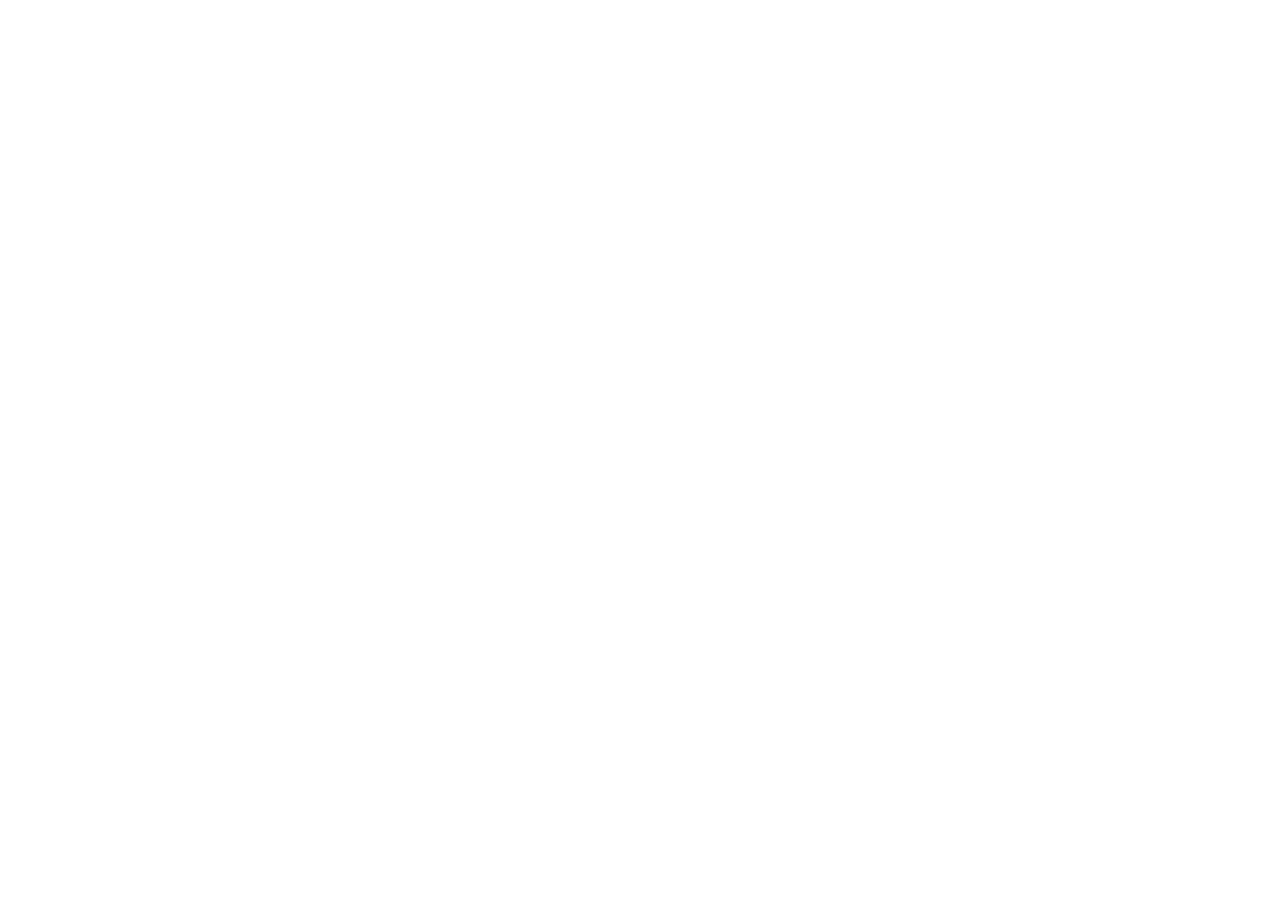
==== index.html @ 9c45de74 "images folder added" ====
<!DOCTYPE html>
<html lang="en">
<head>
    <meta charset="UTF-8">
    <meta name="viewport" content="width=device-width, initial-scale=1.0">
    <title>New Year New me</title>
</head>
<body>
    
</body>
</html>
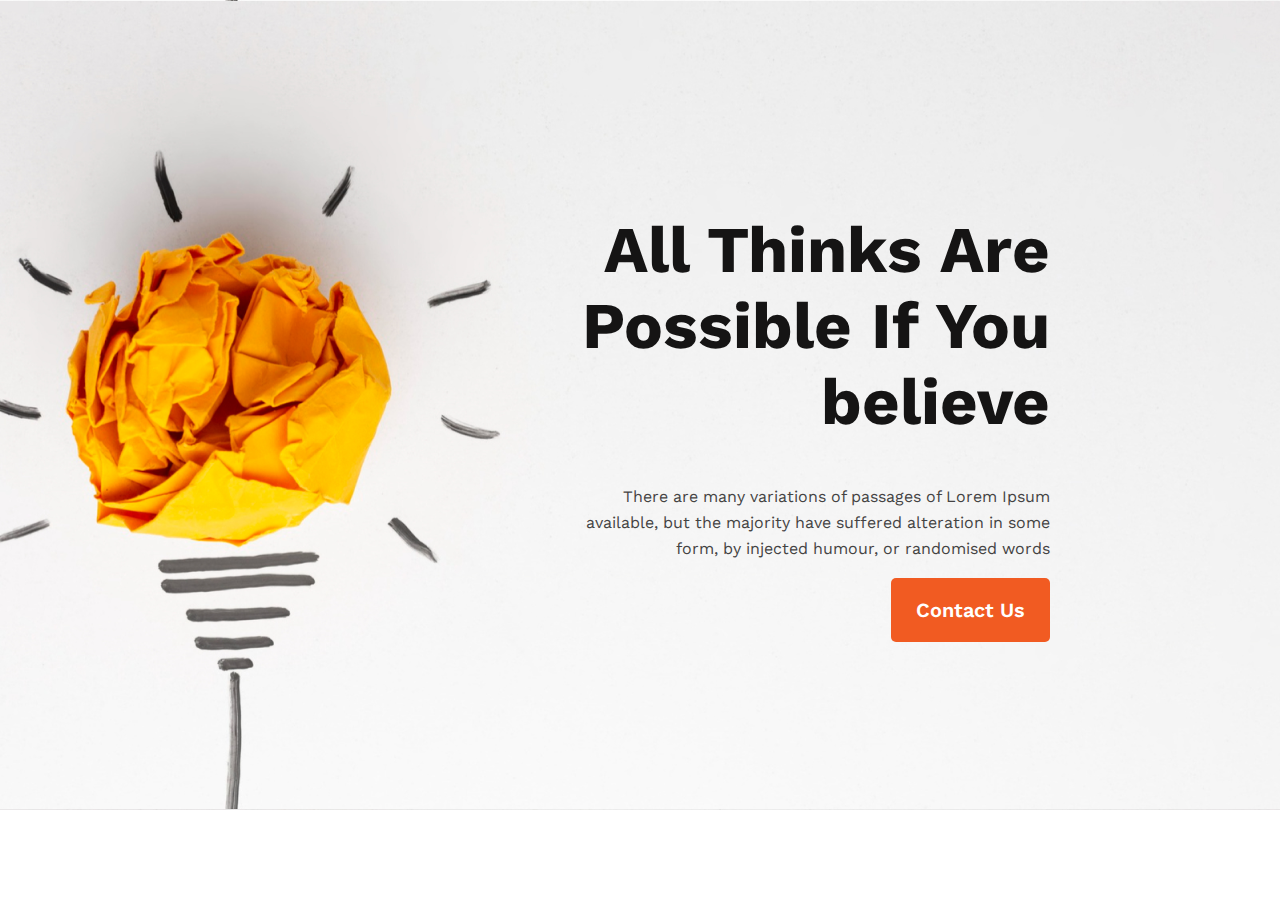
==== commit a44fd049: "style.css file and banner section added" ====
--- a/index.html
+++ b/index.html
@@ -1,11 +1,33 @@
 <!DOCTYPE html>
 <html lang="en">
+
 <head>
     <meta charset="UTF-8">
     <meta name="viewport" content="width=device-width, initial-scale=1.0">
     <title>New Year New me</title>
+
+    <link rel="stylesheet" href="styles/style.css">
 </head>
+
 <body>
+    <header class="banner-section" style="background-image: url(images/banner/banner1.png);">
+        <div class="banner-wrapper-box">
+            <div class="banner-content">
+                <h1 class="banner-tittle">All Thinks Are <br> Possible If You <br> believe</h1>
+                <p class="banner-desc">There are many variations of passages of Lorem Ipsum <br> available, but the majority have
+                    suffered alteration in some <br> form, by injected humour, or randomised words</p>
     
+                <a class="primary-btn" href="#">Contact Us</a>
+            </div>
+        </div>
+    </header>
+
+    <main>
+        <section>
+
+        </section>
+    </main>
+
 </body>
+
 </html>--- a/styles/style.css
+++ b/styles/style.css
@@ -0,0 +1,61 @@
+/* google font */
+
+  @import url('https://fonts.googleapis.com/css2?family=Work+Sans:wght@400;500;600;700;800&display=swap');
+
+/* universal style */
+body {
+    margin: 0;
+    font-family: 'Work Sans', sans-serif;
+}
+
+/* common style */
+
+main {
+    padding: 0 230px;
+}
+
+.primary-btn {
+	color: #FFF;
+	text-align: right;
+	font-family: Work Sans;
+	font-size: 20px;
+	font-style: normal;
+	font-weight: 600;
+	line-height: normal;
+	text-decoration: none;
+	border-radius: 5px;
+	background: #F15B22;
+	padding: 20px 25px;
+	display: inline-block;
+}
+
+/* banner section style */
+
+.banner-section {
+	display: flex;
+	justify-content: end;
+	align-items: center;
+	min-height: 810px;
+	background-position: center;
+}
+
+.banner-wrapper-box {
+    padding: 0 230px;
+}
+
+.banner-content {
+	text-align: right;
+}
+
+.banner-tittle {
+	color:#151414;
+	font-size: 65px;
+	font-weight: 700;
+}
+
+.banner-desc {
+	color: #444343;
+	font-size: 16px;
+	font-weight: 400;
+	line-height: 26px;
+}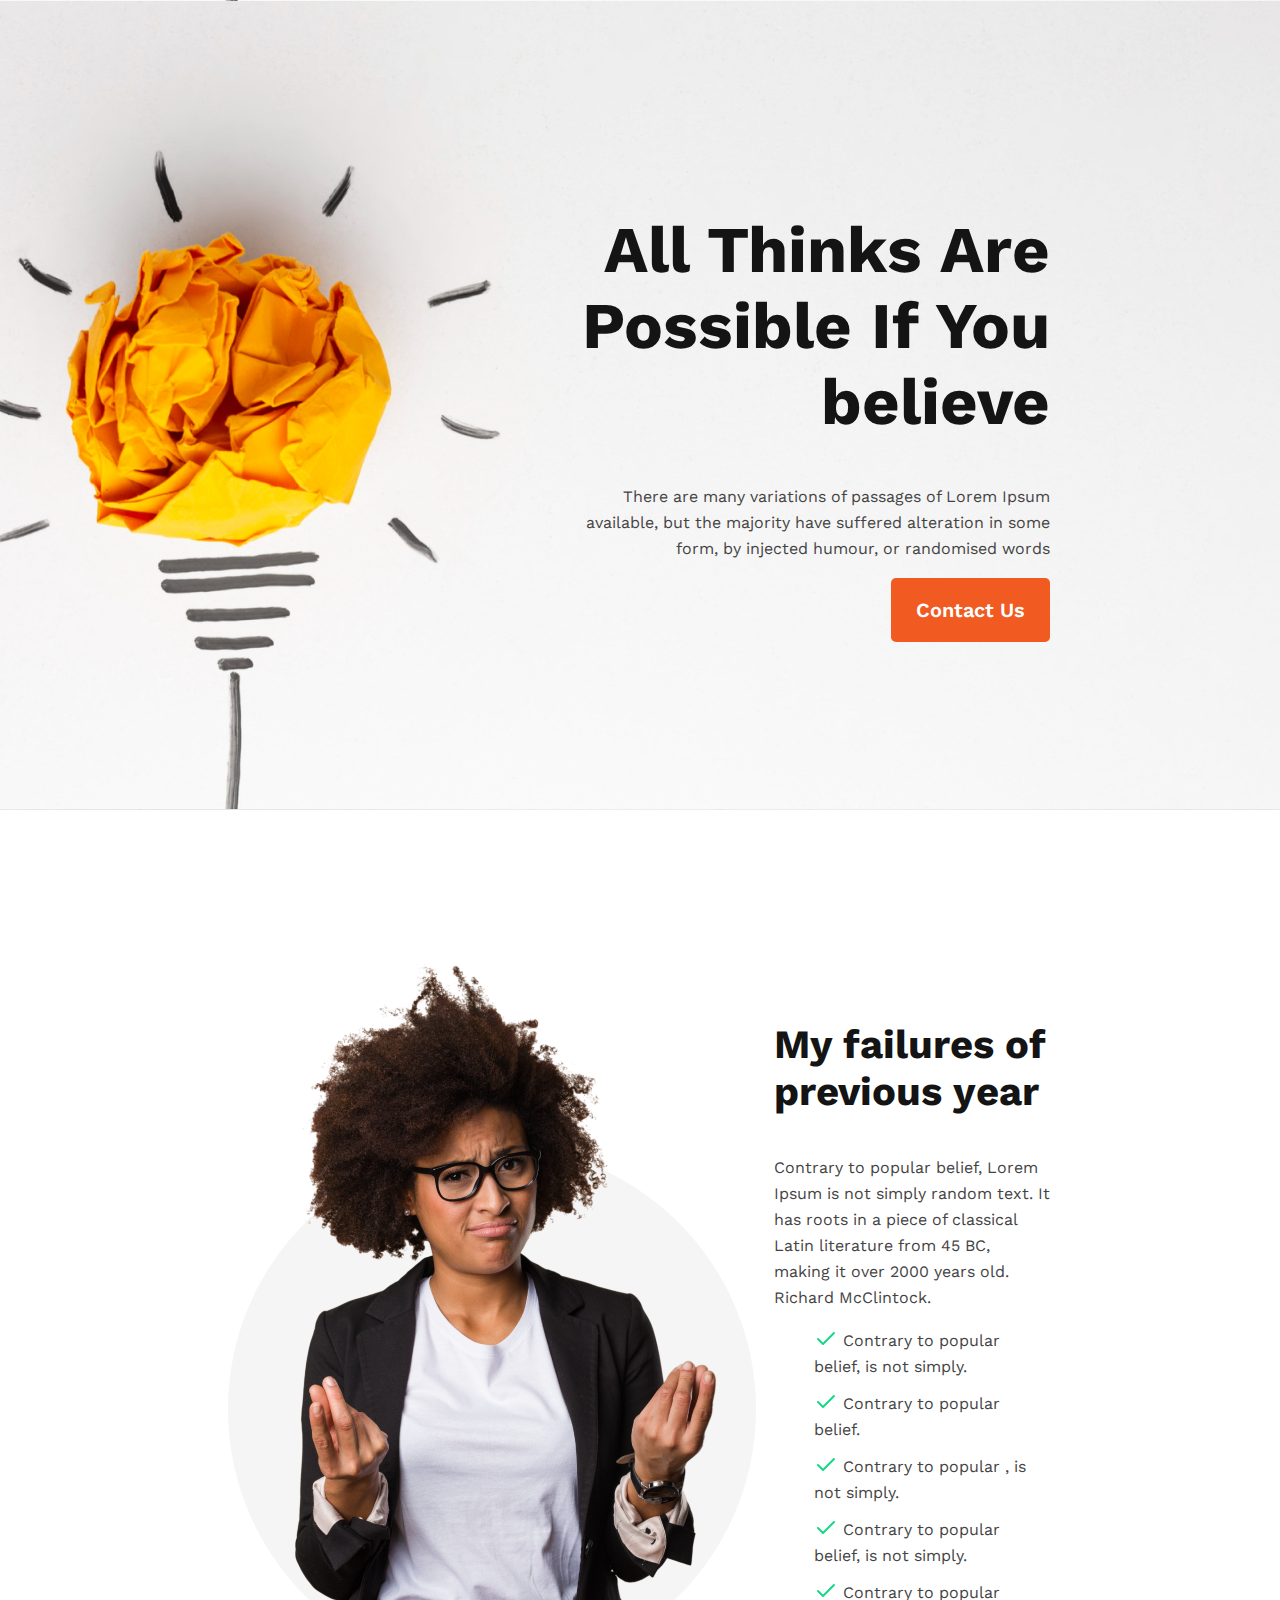
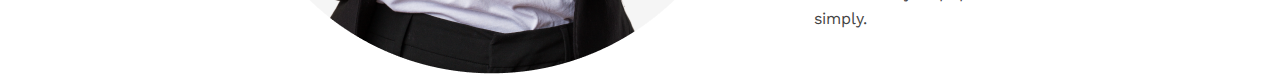
==== commit 84d0db91: "improvement section added" ====
--- a/index.html
+++ b/index.html
@@ -14,17 +14,50 @@
         <div class="banner-wrapper-box">
             <div class="banner-content">
                 <h1 class="banner-tittle">All Thinks Are <br> Possible If You <br> believe</h1>
-                <p class="banner-desc">There are many variations of passages of Lorem Ipsum <br> available, but the majority have
+                <p class="banner-desc">There are many variations of passages of Lorem Ipsum <br> available, but the
+                    majority have
                     suffered alteration in some <br> form, by injected humour, or randomised words</p>
-    
+
                 <a class="primary-btn" href="#">Contact Us</a>
             </div>
         </div>
     </header>
 
     <main>
-        <section>
+        <section class="improvement-section">
+            <div class="improvement-thumb">
+                <img src="images/person.png" alt="">
+            </div>
 
+            <div class="improvement-content">
+                <h3 class="impro-tittle">My failures of previous year</h3>
+                <p class="impro-description">Contrary to popular belief, Lorem Ipsum is not simply random text. It has
+                    roots in a piece of classical Latin literature from 45 BC, making it over 2000 years old. Richard
+                    McClintock.</p>
+
+                <ul class="improvement-list">
+                    <li><svg xmlns="http://www.w3.org/2000/svg" width="24" height="24" viewBox="0 0 24 24" fill="none">
+                            <path d="M20 6L9 17L4 12" stroke="#16D887" stroke-width="2" stroke-linecap="round"
+                                stroke-linejoin="round" />
+                        </svg> Contrary to popular belief, is not simply.</li>
+                    <li><svg xmlns="http://www.w3.org/2000/svg" width="24" height="24" viewBox="0 0 24 24" fill="none">
+                            <path d="M20 6L9 17L4 12" stroke="#16D887" stroke-width="2" stroke-linecap="round"
+                                stroke-linejoin="round" />
+                        </svg> Contrary to popular belief.</li>
+                    <li><svg xmlns="http://www.w3.org/2000/svg" width="24" height="24" viewBox="0 0 24 24" fill="none">
+                            <path d="M20 6L9 17L4 12" stroke="#16D887" stroke-width="2" stroke-linecap="round"
+                                stroke-linejoin="round" />
+                        </svg> Contrary to popular , is not simply.</li>
+                    <li><svg xmlns="http://www.w3.org/2000/svg" width="24" height="24" viewBox="0 0 24 24" fill="none">
+                            <path d="M20 6L9 17L4 12" stroke="#16D887" stroke-width="2" stroke-linecap="round"
+                                stroke-linejoin="round" />
+                        </svg> Contrary to popular belief, is not simply.</li>
+                    <li><svg xmlns="http://www.w3.org/2000/svg" width="24" height="24" viewBox="0 0 24 24" fill="none">
+                            <path d="M20 6L9 17L4 12" stroke="#16D887" stroke-width="2" stroke-linecap="round"
+                                stroke-linejoin="round" />
+                        </svg> Contrary to popular simply.</li>
+                </ul>
+            </div>
         </section>
     </main>
 
--- a/styles/style.css
+++ b/styles/style.css
@@ -58,4 +58,42 @@
 	font-size: 16px;
 	font-weight: 400;
 	line-height: 26px;
+}
+
+/* improvement section style */
+
+.improvement-section {
+	display: flex;
+	align-items: center;
+    margin-top: 140px;
+}
+
+.improvement-thumb {
+    margin-left: -25px;
+}
+
+.impro-tittle {
+	color: #151414;
+	font-size: 40px;
+	font-weight: 700;
+}
+
+.impro-description {
+	color:#444343;
+	font-size: 16px;
+	font-weight: 400;
+	line-height: 26px;
+}
+
+.improvement-list li {
+	color: #444343;
+	font-size: 16px;
+	font-weight: 400;
+	line-height: 26px;
+	list-style: none;
+	margin-bottom: 10px;
+}
+
+.improvement-list li svg {
+	margin-bottom: -5px;
 }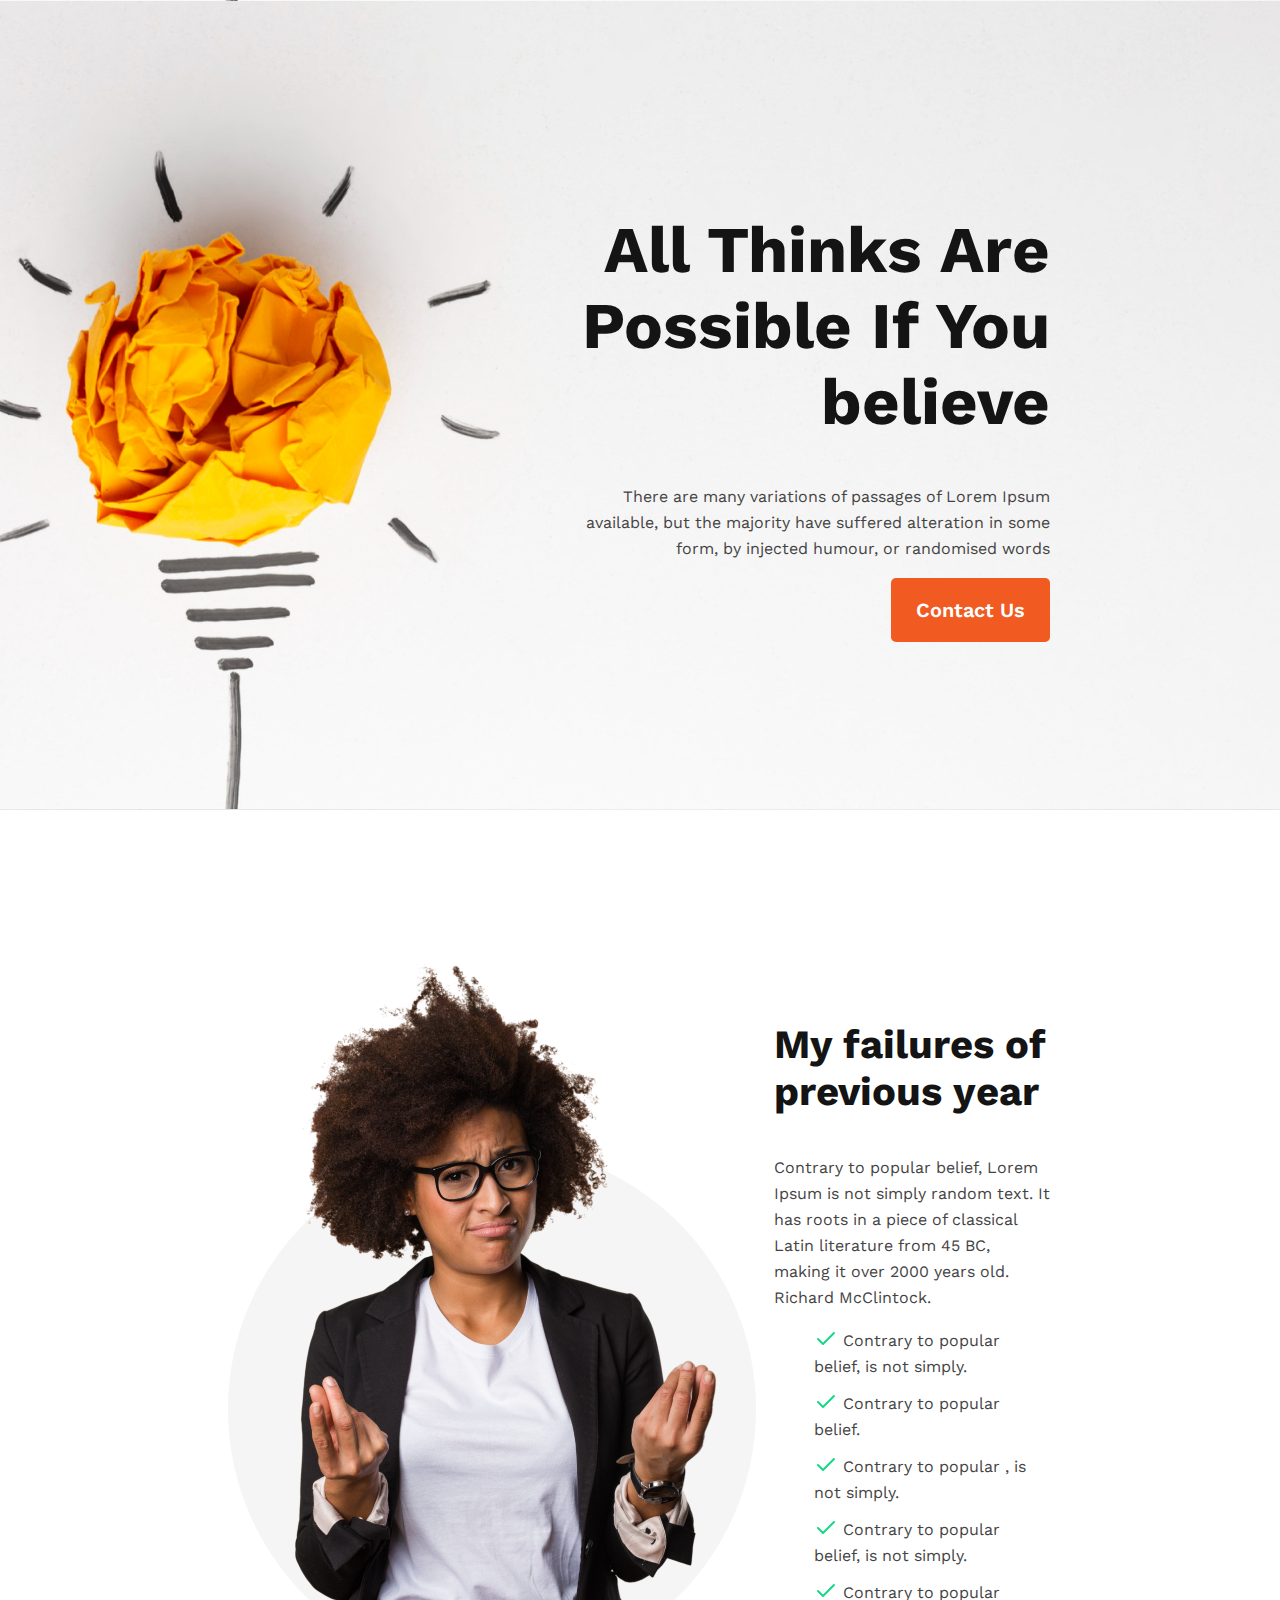
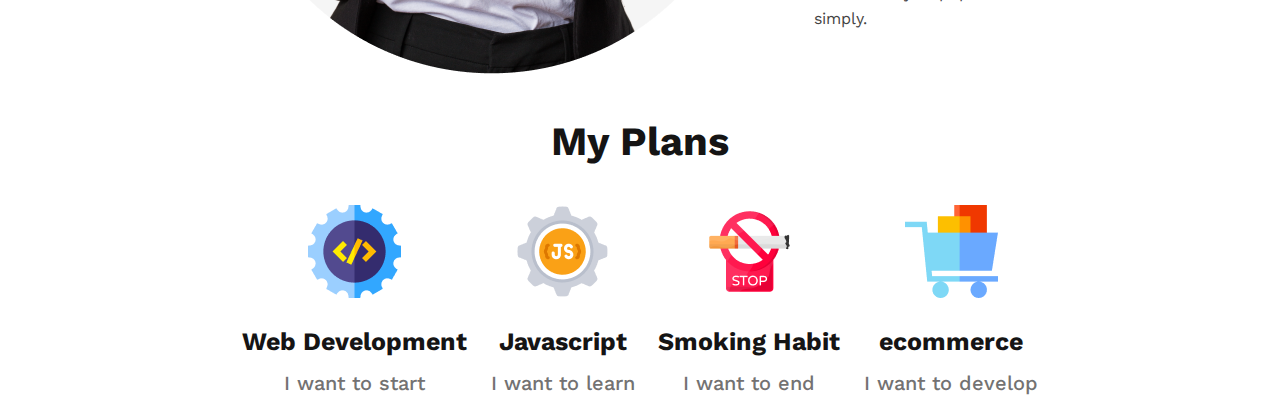
==== commit 9e443b0e: "my plan sectin added" ====
--- a/index.html
+++ b/index.html
@@ -59,6 +59,56 @@
                 </ul>
             </div>
         </section>
+
+        <section class="my-plan-section">
+            <h3 class="my-plan-section-tittle">My Plans</h3>
+
+            <div class="my-plans">
+                <div class="my-plan-wrapper">
+                    <div class="my-plan-thumb">
+                        <img src="images/icons/web.png" alt="">
+                    </div>
+
+                    <div class="my-plan-content">
+                        <h4 class="my-plan-tittle">Web Development</h4>
+                        <h6 class="my-plan-textg">I want to start</h6>
+                    </div>
+                </div>
+
+                <div class="my-plan-wrapper">
+                    <div class="my-plan-thumb">
+                        <img src="images/icons/js.png" alt="">
+                    </div>
+
+                    <div class="my-plan-content">
+                        <h4 class="my-plan-tittle">Javascript</h4>
+                        <h6 class="my-plan-textg">I want to learn</h6>
+                    </div>
+                </div>
+
+                <div class="my-plan-wrapper">
+                    <div class="my-plan-thumb">
+                        <img src="images/icons/smoke.png" alt="">
+                    </div>
+
+                    <div class="my-plan-content">
+                        <h4 class="my-plan-tittle">Smoking Habit</h4>
+                        <h6 class="my-plan-textg">I want to end</h6>
+                    </div>
+                </div>
+
+                <div class="my-plan-wrapper">
+                    <div class="my-plan-thumb">
+                        <img src="images/icons/ecom.png" alt="">
+                    </div>
+
+                    <div class="my-plan-content">
+                        <h4 class="my-plan-tittle">ecommerce</h4>
+                        <h6 class="my-plan-textg">I want to develop</h6>
+                    </div>
+                </div>
+            </div>
+        </section>
     </main>
 
 </body>
--- a/styles/style.css
+++ b/styles/style.css
@@ -96,4 +96,43 @@
 
 .improvement-list li svg {
 	margin-bottom: -5px;
-}+}
+
+/* my plan section style */
+
+.my-plans {
+	display: flex;
+	justify-content: space-around;
+}
+
+.my-plan-wrapper {
+	text-align: center;
+}
+
+.my-plan-section-tittle {
+	color:#151414;
+	font-size: 40px;
+	font-weight: 700;
+	text-align: center;
+}
+
+.my-plan-tittle {
+	color: #151414;
+	text-align: center;
+	font-size: 25px;
+	font-weight: 700;
+	margin: 0;
+	margin-bottom: 15px;
+}
+
+.my-plan-thumb {
+	margin-bottom: 25px;
+}
+
+.my-plan-textg {
+	color: #737272;
+	text-align: center;
+	font-size: 20px;
+	font-weight: 500;
+	margin: 0;
+}
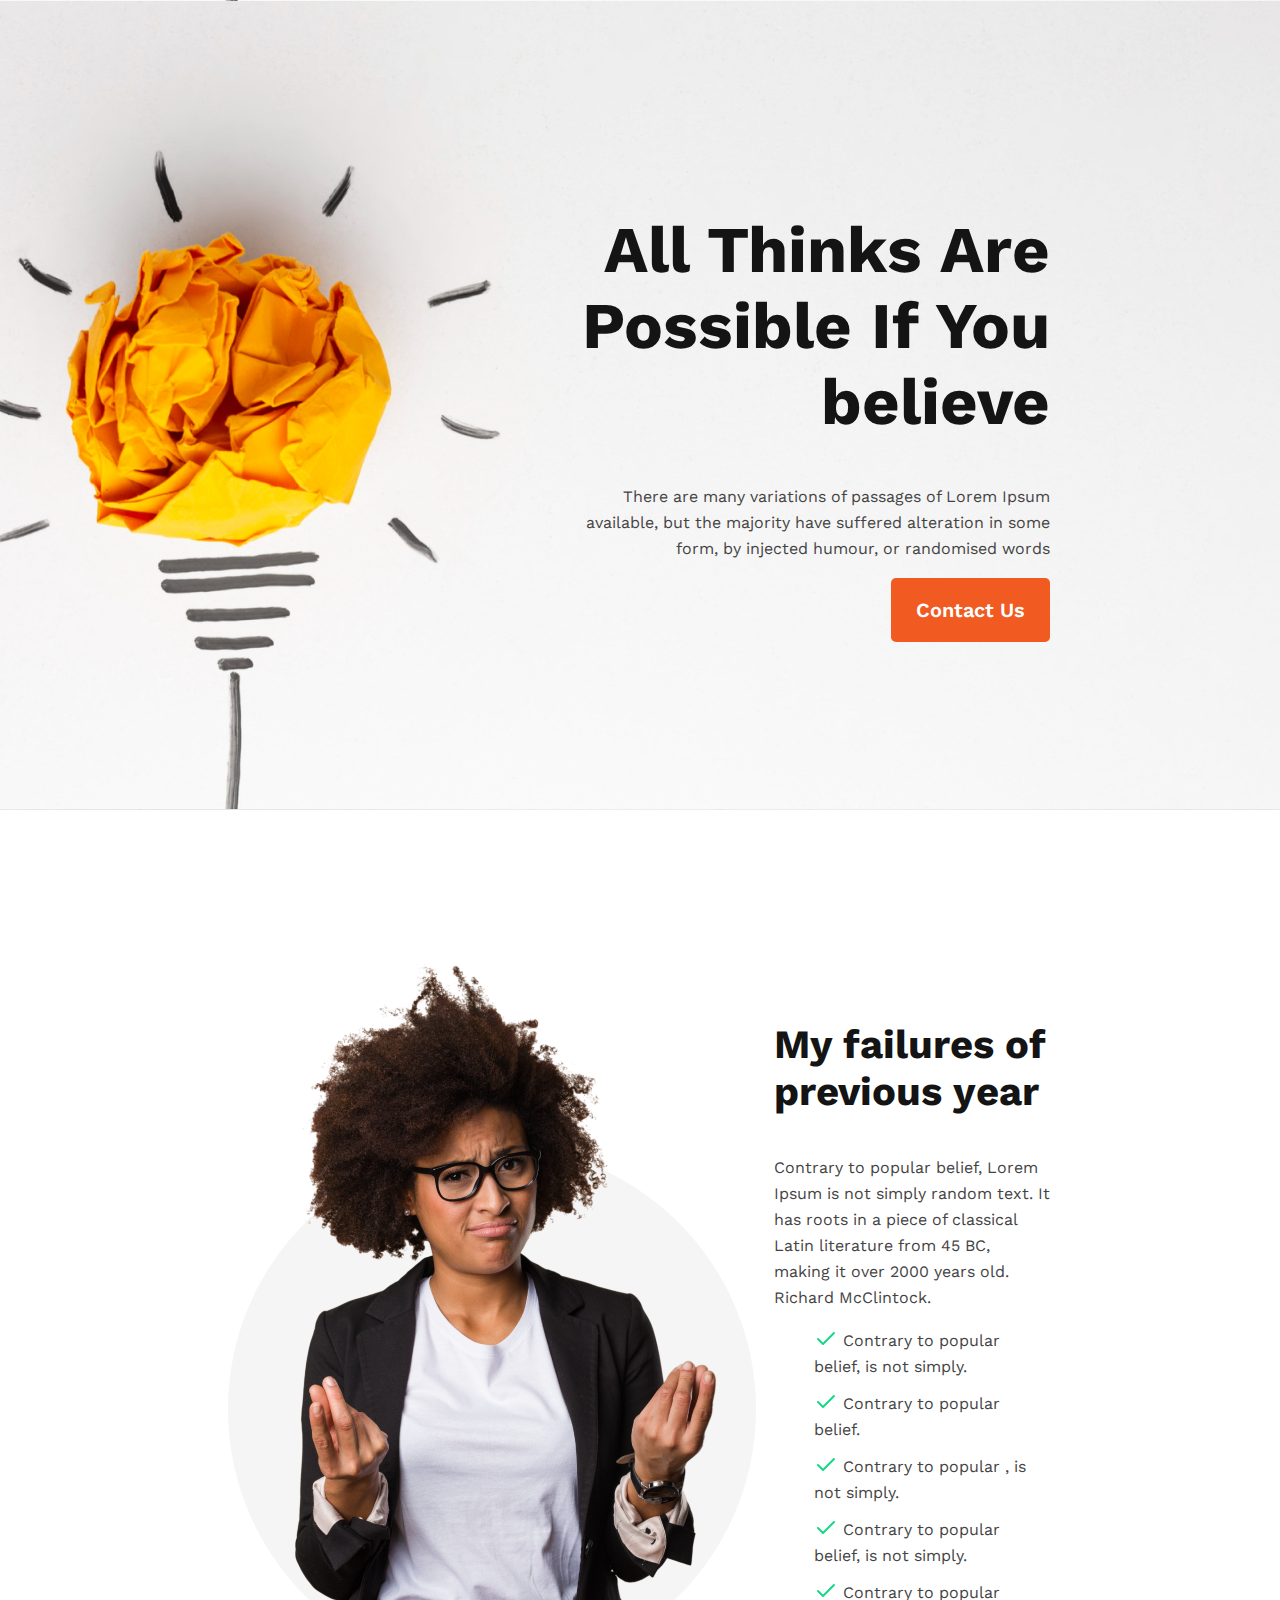
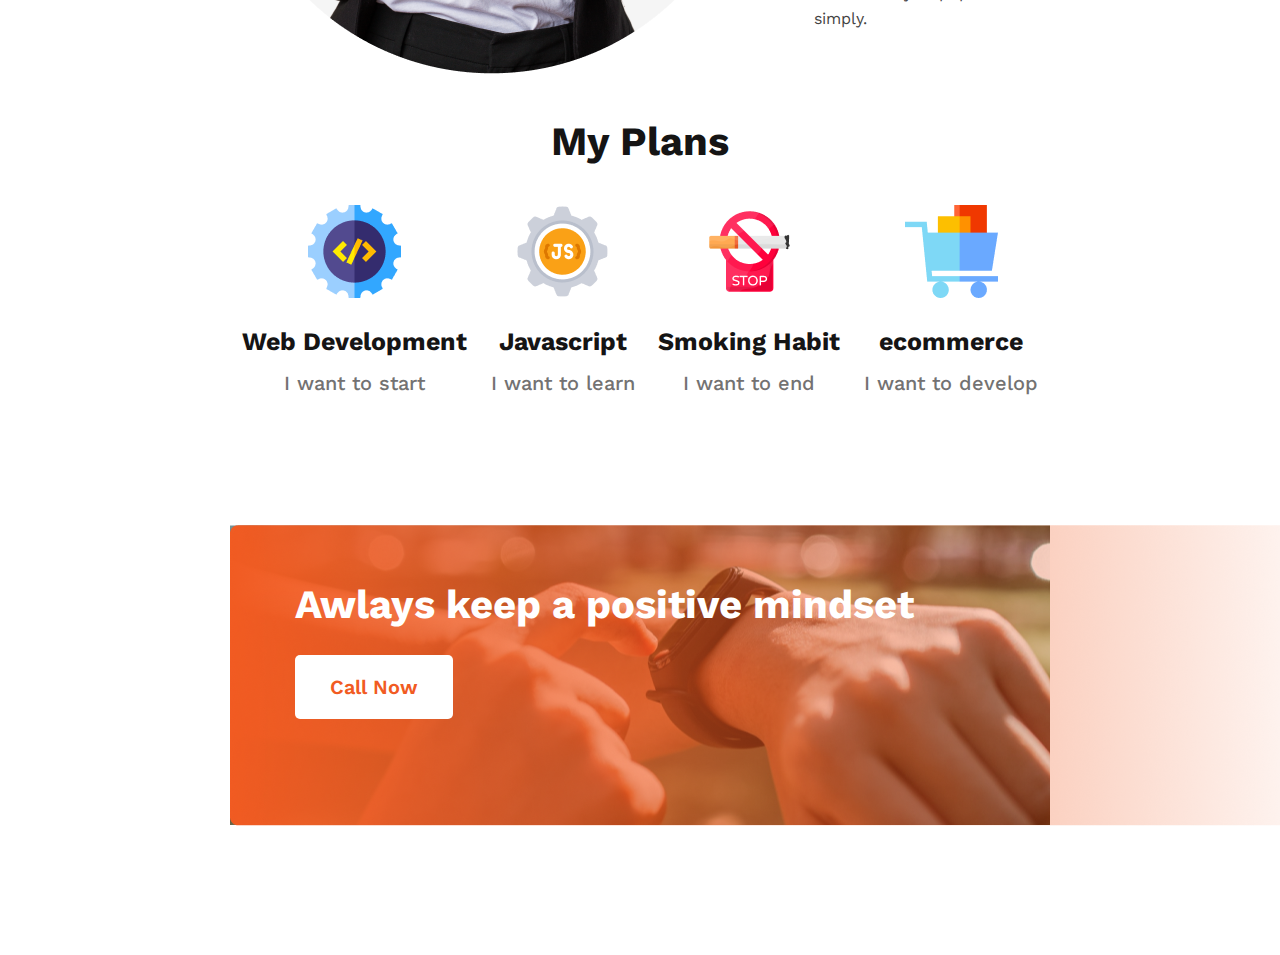
==== commit fd567ef0: "motivated section added" ====
--- a/index.html
+++ b/index.html
@@ -109,6 +109,19 @@
                 </div>
             </div>
         </section>
+
+        <section class="motivated-section" style="background-image: url(images/watch.png);">
+           
+            <div class="motivated-content-box">
+                <h3 class="motivated-text">Awlays keep a positive mindset</h3>
+
+                <a class="motivated-btn" href="#">Call Now</a>
+    
+            </div>
+            <div class="bg-gradian-shadow">
+                <img src="images/gradient2.png" alt="">
+            </div>
+        </section>
     </main>
 
 </body>
--- a/styles/style.css
+++ b/styles/style.css
@@ -136,3 +136,50 @@
 	font-weight: 500;
 	margin: 0;
 }
+
+/* motivated section style */
+
+.motivated-section {
+	min-height: 300px;
+	background-position: center center;
+	position: relative;
+	margin: 130px 0;
+}
+
+.bg-gradian-shadow {
+	position: absolute;
+	left: 0;
+	top: 0;
+	right: 0;
+	bottom: 0;
+}
+
+.motivated-text {
+	color: #FFF;
+	font-size: 40px;
+	font-weight: 700;
+	position: relative;
+	z-index: 9;
+	line-height: 1;
+	margin: 0;
+	margin-bottom: 30px;
+}
+
+.motivated-btn {
+	color: #F15B22;
+	text-align: center;
+	font-size: 20px;
+	font-weight: 600;
+	position: relative;
+	z-index: 9;
+	border-radius: 5px;
+	background: #FFF;
+	text-decoration: none;
+	padding: 20px 35px;
+	display: inline-block;
+}
+
+.motivated-content-box {
+	padding-top: 60px;
+	padding-left: 65px;
+}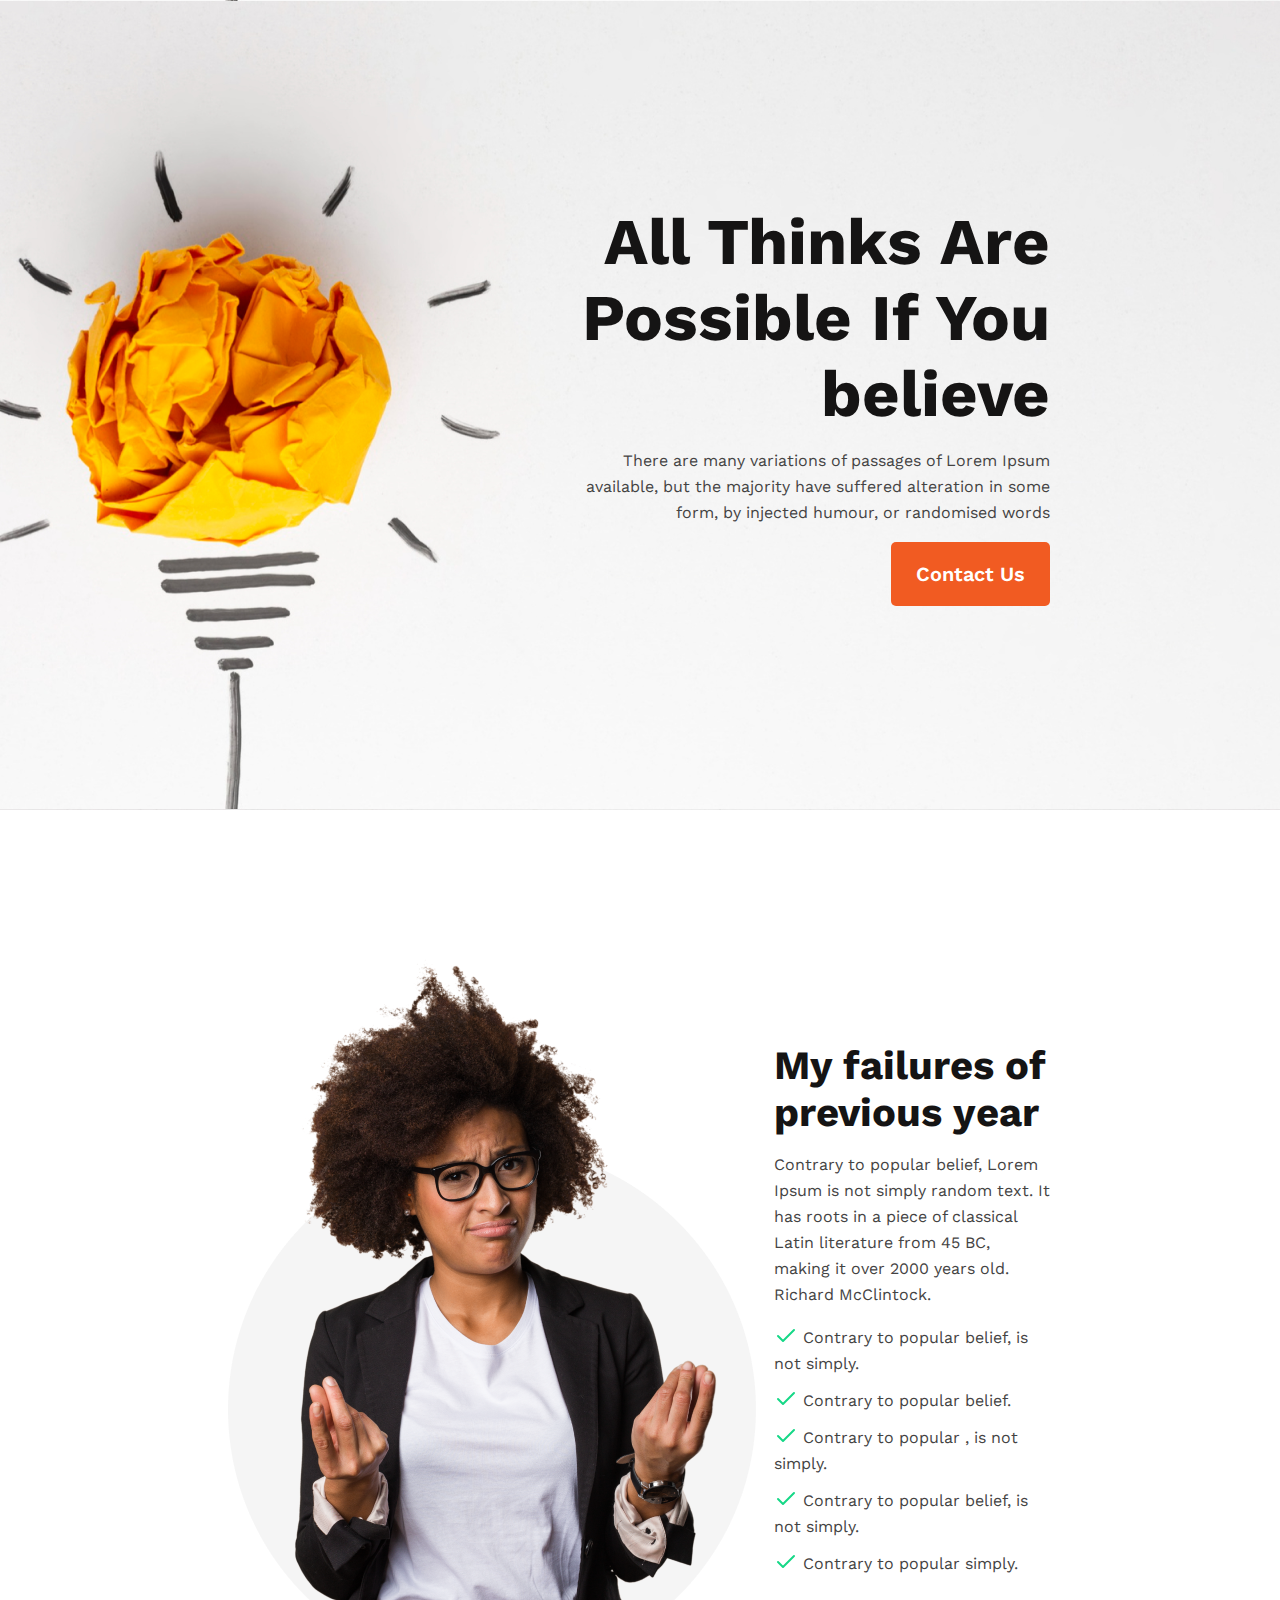
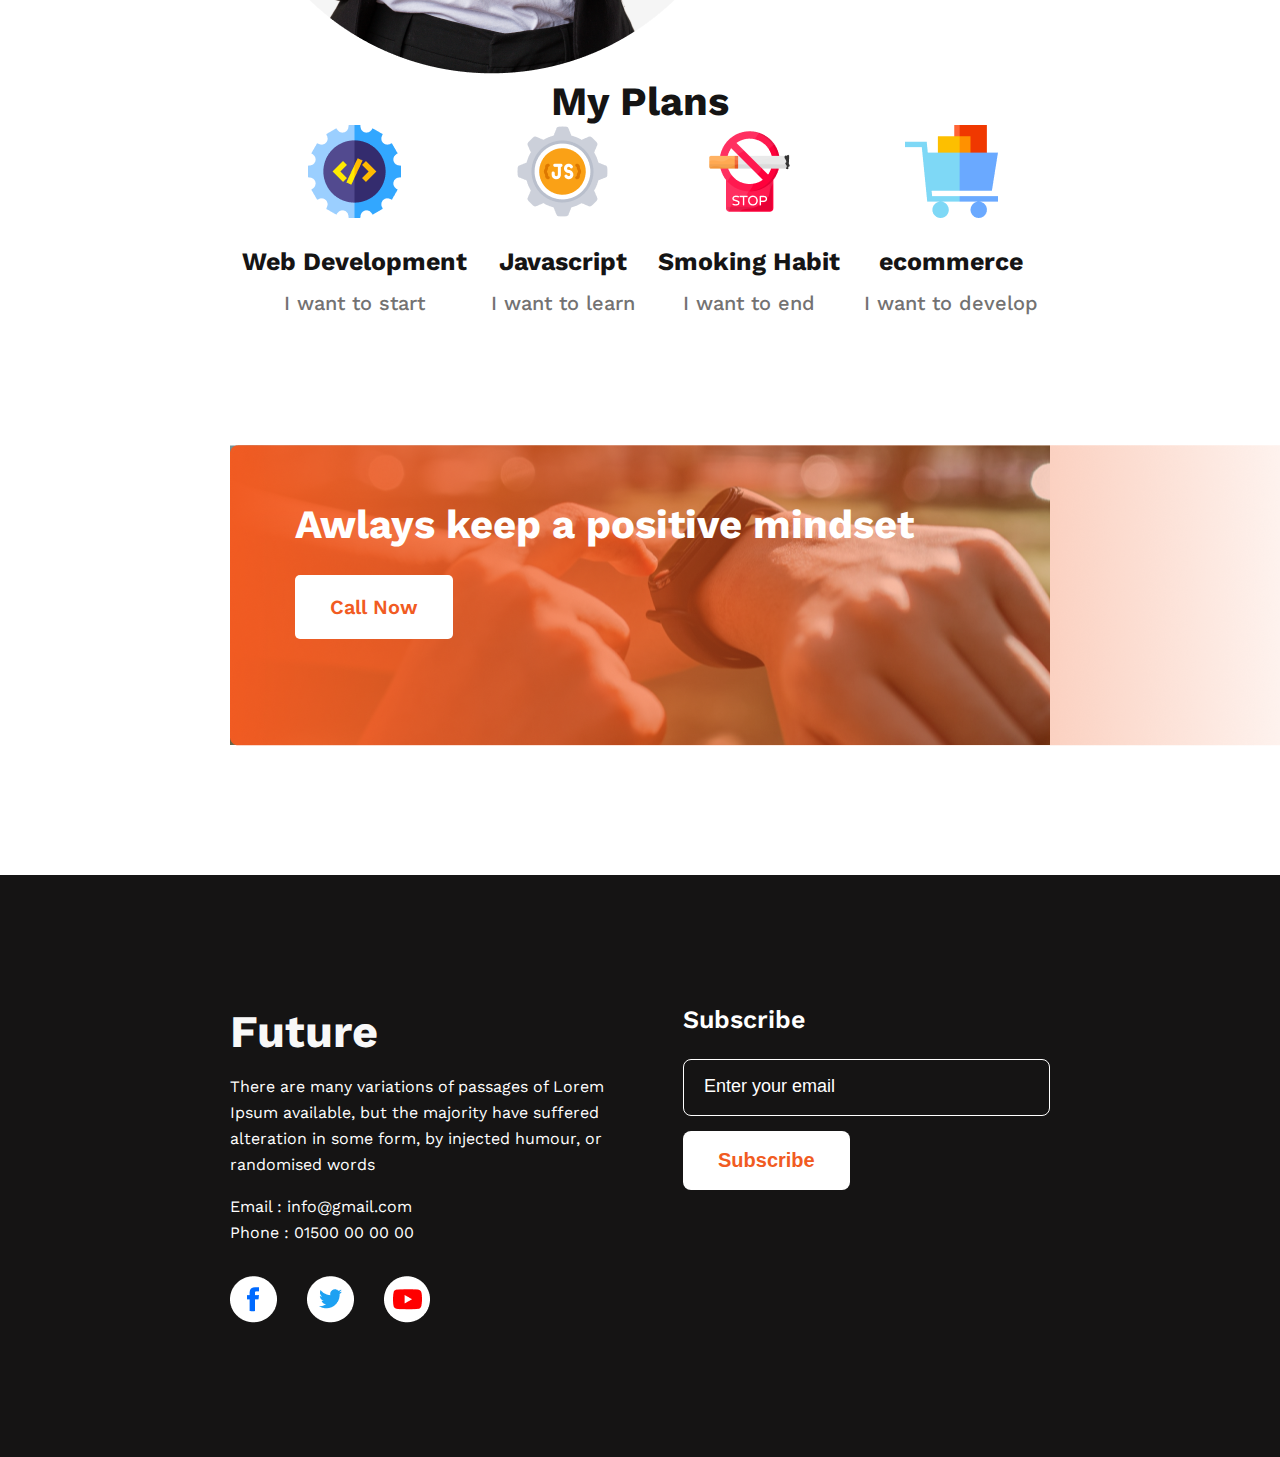
==== commit c25aec59: "footer section added and style 1 completed" ====
--- a/index.html
+++ b/index.html
@@ -111,12 +111,12 @@
         </section>
 
         <section class="motivated-section" style="background-image: url(images/watch.png);">
-           
+
             <div class="motivated-content-box">
                 <h3 class="motivated-text">Awlays keep a positive mindset</h3>
 
                 <a class="motivated-btn" href="#">Call Now</a>
-    
+
             </div>
             <div class="bg-gradian-shadow">
                 <img src="images/gradient2.png" alt="">
@@ -124,6 +124,37 @@
         </section>
     </main>
 
+    <footer class="footer-section">
+        <div class="footer-wrapper">
+            <div class="footer-description">
+                <h2 class="footer-sec-tittle">Future</h2>
+                <p class="footer-text">There are many variations of passages of Lorem Ipsum available, but the majority
+                    have suffered alteration in some form, by injected humour, or randomised words</p>
+    
+                <ul class="footer-conatct-list">
+                    <li>Email : info@gmail.com</li>
+                    <li>Phone : 01500 00 00 00</li>
+                </ul>
+    
+                <div class="footer-social-link">
+                    <a href="#"><img src="images/icons/fb.png" alt=""></a>
+                    <a href="#"><img src="images/icons/twitter.png" alt=""></a>
+                    <a href="#"><img src="images/icons/youtube.png" alt=""></a>
+                </div>
+            </div>
+            <div class="footer-subscribe">
+                <div class="footer-subscribe-box">
+                    <h3 class="footer-subscribe-tittle">Subscribe</h3>
+
+                    <form class="footer-form">
+                        <input type="email" placeholder="Enter your email">
+                        <button class="footer-btn" type="submit" value="submit">Subscribe</button>
+                    </form>
+                </div>
+            </div>
+        </div>
+    </footer>
+
 </body>
 
 </html>--- a/styles/style.css
+++ b/styles/style.css
@@ -1,17 +1,31 @@
 /* google font */
 
-  @import url('https://fonts.googleapis.com/css2?family=Work+Sans:wght@400;500;600;700;800&display=swap');
+@import url('https://fonts.googleapis.com/css2?family=Work+Sans:wght@400;500;600;700;800&display=swap');
 
 /* universal style */
 body {
-    margin: 0;
-    font-family: 'Work Sans', sans-serif;
+	margin: 0;
+	font-family: 'Work Sans', sans-serif;
+}
+
+h1,
+h2,
+h3,
+h4,
+h5,
+h6 {
+	margin: 0;
+}
+
+ul {
+	margin: 0px;
+	padding: 0;
 }
 
 /* common style */
 
 main {
-    padding: 0 230px;
+	padding: 0 230px;
 }
 
 .primary-btn {
@@ -40,7 +54,7 @@
 }
 
 .banner-wrapper-box {
-    padding: 0 230px;
+	padding: 0 230px;
 }
 
 .banner-content {
@@ -48,7 +62,7 @@
 }
 
 .banner-tittle {
-	color:#151414;
+	color: #151414;
 	font-size: 65px;
 	font-weight: 700;
 }
@@ -65,11 +79,11 @@
 .improvement-section {
 	display: flex;
 	align-items: center;
-    margin-top: 140px;
+	margin-top: 140px;
 }
 
 .improvement-thumb {
-    margin-left: -25px;
+	margin-left: -25px;
 }
 
 .impro-tittle {
@@ -79,7 +93,7 @@
 }
 
 .impro-description {
-	color:#444343;
+	color: #444343;
 	font-size: 16px;
 	font-weight: 400;
 	line-height: 26px;
@@ -110,7 +124,7 @@
 }
 
 .my-plan-section-tittle {
-	color:#151414;
+	color: #151414;
 	font-size: 40px;
 	font-weight: 700;
 	text-align: center;
@@ -182,4 +196,101 @@
 .motivated-content-box {
 	padding-top: 60px;
 	padding-left: 65px;
+}
+
+/* footer section style */
+
+.footer-section {
+	background: #151414;
+}
+
+.footer-wrapper {
+	padding: 130px 230px;
+	display: flex;
+}
+
+.footer-description {
+	width: 50%;
+}
+
+.footer-subscribe {
+	width: 50%;
+}
+
+.footer-sec-tittle {
+	color: #F8F8F8;
+	font-size: 45px;
+	font-weight: 700;
+}
+
+.footer-text {
+	color: #FFF;
+	font-family: Work Sans;
+	font-size: 16px;
+	font-style: normal;
+	font-weight: 400;
+	line-height: 26px;
+}
+
+.footer-conatct-list li {
+	color: #FFF;
+	font-size: 16px;
+	font-weight: 400;
+	line-height: 26px;
+	list-style: none;
+}
+
+.footer-social-link {
+	margin-top: 30px;
+}
+
+.footer-social-link a {
+	margin-right: 25px;
+	display: inline-block;
+}
+
+.footer-subscribe-tittle {
+	color: #FFF;
+	font-size: 25px;
+	font-weight: 600;
+	margin-bottom: 25px;
+}
+
+.footer-form input {
+	background: inherit;
+	border: 1px solid #fff;
+	border-radius: 8px;
+	max-height: 60px;
+	width: 325px;
+	padding: 20px;
+	display: block;
+	margin-bottom: 15px;
+}
+
+*::-moz-placeholder {
+	color: #fff;
+	font-size: 18px;
+	font-weight: 400;
+}
+
+*::placeholder {
+	color: #fff;
+	font-size: 18px;
+	font-weight: 400;
+}
+
+.footer-btn {
+	color: #F15B22;
+	font-size: 20px;
+	font-weight: 600;
+	border-radius: 8px;
+	background: #FFF;
+	padding: 18px 35px;
+	border: 0;
+	cursor: pointer;
+}
+
+.footer-subscribe {
+	display: flex;
+	justify-content: end;
 }